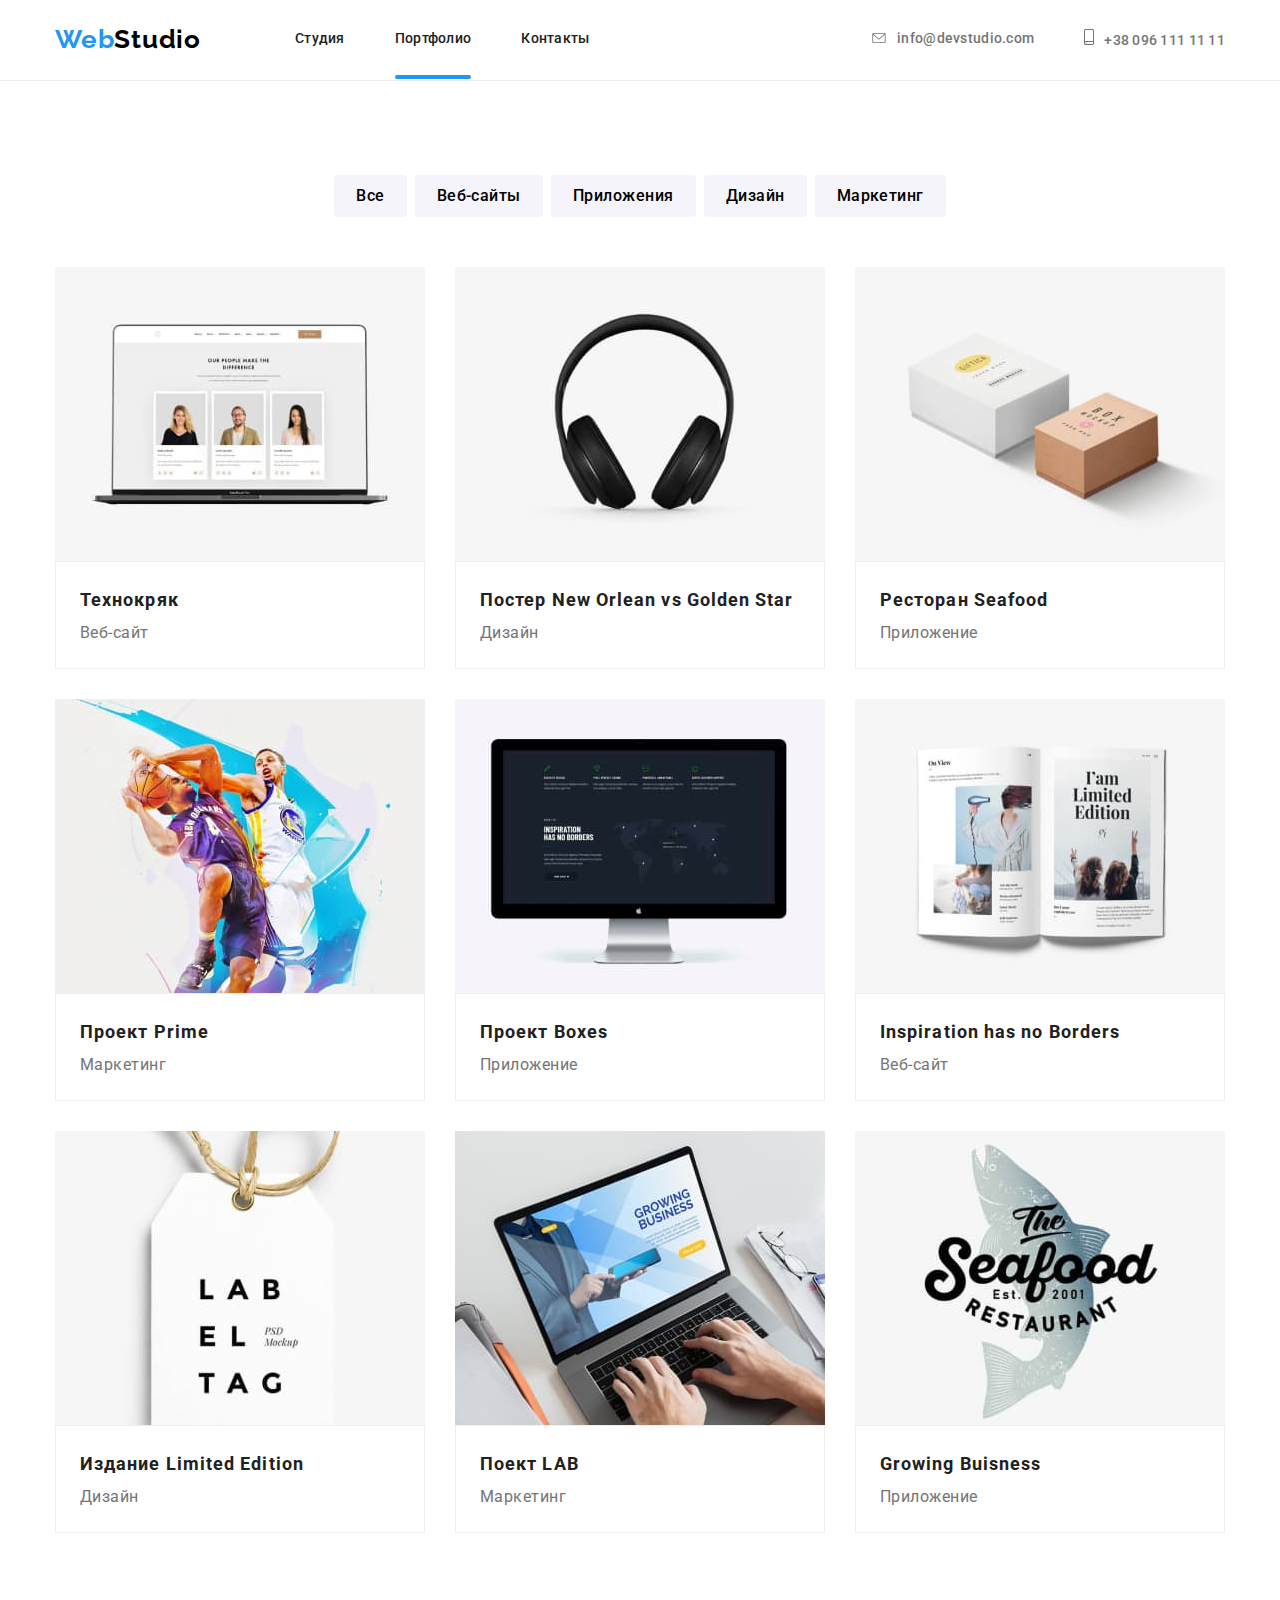
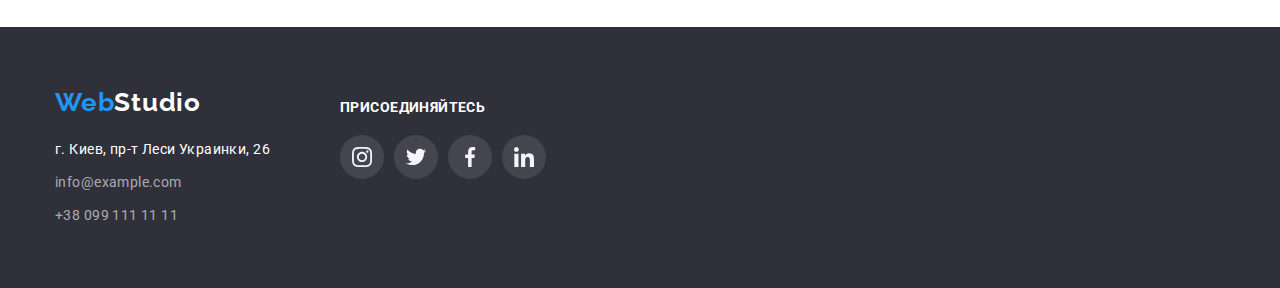
==== portfolio.html @ 4d93e909 "Вигружає контент, Добавляє ховер" ====
<!DOCTYPE html>
<html lang="ru">
  <head>
    <meta charset="UTF-8" />
    <meta http-equiv="X-UA-Compatible" content="IE=edge" />
    <meta name="viewport" content="width=device-width, initial-scale=1.0" />
    <title>Портфолио</title>
    <link
      href="https://fonts.googleapis.com/css2?family=Raleway:wght@700&family=Roboto:wght@400;500;700;900&display=swap"
      rel="stylesheet"
    />
    <link
      rel="stylesheet"
      href="https://cdnjs.cloudflare.com/ajax/libs/modern-normalize/1.1.0/modern-normalize.min.css"
    />
    <link rel="stylesheet" href="./css/styles.css" />
  </head>
  <body>
    <!--Шапка -->
    <header>
      <div class="container main-nav">
        <nav class="nav-title">
          <a href="./index.html" class="logo"
            ><span class="logo-alt-color">Web</span>Studio</a
          >
          <ul class="site-nav">
            <li class="list"><a href="./index.html" class="link">Студия</a></li>
            <li class="list">
              <a href="./portfolio.html" class="link current">Портфолио</a>
            </li>
            <li class="list"><a href="" class="link">Контакты</a></li>
          </ul>
        </nav>
        
        <div class="nav-contacts">
          <ul class="contacts-list">
            <li class="list">              
              <a href="info@devstudio.com" class="link contact-hover">
              
              <svg class="contact-icon" width="16" height="10">
                <use href="./images/icons.svg#icon-envelope"></use>
              </svg>info@devstudio.com</a>
              
            </li>
            <li class="list  ">
              <a href="tell:+380961111111" class="link">

                <svg class="contact-icon" width="10" height="16">
                <use href="./images/icons.svg#icon-smartphone"></use>
              </svg>+38 096 111 11 11</a>

            </li>
          </ul>
        </div>
      </div>
    </header>
    <!-- Основной контент -->
    <main>
      <!-- Навигация -->
      <section class="portfolio">
        <div class="container portfolio-buttons">
          <h1 class="visually-hidden">Примеры работ</h1>
          <ul class="portfolio-nav">
            <li class="list">
              <button type="button" class="button-secondary">Все</button>
            </li>
            <li class="list">
              <button type="button" class="button-secondary">Веб-сайты</button>
            </li>
            <li class="list">
              <button type="button" class="button-secondary">Приложения</button>
            </li>
            <li class="list">
              <button type="button" class="button-secondary">Дизайн</button>
            </li>
            <li class="list">
              <button type="button" class="button-secondary">Маркетинг</button>
            </li>
          </ul>
        </div>
        <!-- Портфолио -->
        <div class="container">
          <ul class="portfolio-items">

            <li class="list portfolio-item">
              <div class="portfolio-item-wrap">
                <a href="" class="link">
                <img
                 src="./images/img1p.jpg"
                  alt="Технокряк"
                   width="370"
                />
                  <p class="portfolio-text">Технокряк это современная площадка распространения коронавируса. 
                    Компании используют эту платформу для цифрового шпионажа и атак на 
                    защищённые сервера конкурентов.</p>                
                <div class="border">
                  <h2 class="description">Технокряк</h2>
                  <p class="title">Веб-сайт</p>
                </div>                            
                </a>
              </div>
            </li>

            <li class="list portfolio-item">
              <div class="portfolio-item-wrap">
                <a href="" class="link">
                  <img
                    src="./images/img4p.jpg"
                    alt="Постер New Orlean vs Golden Star"
                    width="370"
                  />
                  <p class="portfolio-text">Технокряк это современная площадка распространения коронавируса. 
                    Компании используют эту платформу для цифрового шпионажа и атак на 
                    защищённые сервера конкурентов.</p>
                  <div class="border">
                    <h2 class="description">Постер New Orlean vs Golden Star</h2>
                    <p class="title">Дизайн</p>
                  </div>
                </a>
              </div>
            </li>

            <li class="list portfolio-item">
              <div class="portfolio-item-wrap">
                <a href="" class="link">
                  <img
                    src="./images/img5p.jpg"
                    alt="Ресторан Seafood"
                    width="370"
                  />
                  <p class="portfolio-text">Технокряк это современная площадка распространения коронавируса. 
                    Компании используют эту платформу для цифрового шпионажа и атак на 
                    защищённые сервера конкурентов.</p>
                  <div class="border">
                    <h2 class="description">Ресторан Seafood</h2>
                    <p class="title">Приложение</p>
                  </div>
                </a>
              </div>
            </li>

            <li class="list portfolio-item">
              <div class="portfolio-item-wrap">
                <a href="" class="link">
                  <img
                  src="./images/img2p.jpg"
                    alt="Проект Prime"
                    width="370"
                  />
                  <p class="portfolio-text">Технокряк это современная площадка распространения коронавируса. 
                    Компании используют эту платформу для цифрового шпионажа и атак на 
                    защищённые сервера конкурентов.</p>
                  <div class="border">
                    <h2 class="description">Проект Prime</h2>
                    <p class="title">Маркетинг</p>
                  </div>
                </a>
              </div>  
            </li>

            <li class="list portfolio-item">
              <div class="portfolio-item-wrap">
                <a href="" class="link">
                  <img
                  src="./images/img6p.jpg"
                    alt="Проект Boxes"
                    width="370"
                  />
                  <p class="portfolio-text">Технокряк это современная площадка распространения коронавируса. 
                    Компании используют эту платформу для цифрового шпионажа и атак на 
                    защищённые сервера конкурентов.</p>
                  
                  <div class="border">
                    <h2 class="description">Проект Boxes</h2>
                    <p class="title">Приложение</p>
                  </div>
                </a>
              </div>
            </li>

            <li class="list portfolio-item">
              <div class="portfolio-item-wrap">
                <a href="" class="link">
                  <img
                    src="./images/img7p.jpg"
                    alt="Inspiration has no Borders"
                    width="370"
                  />
                  <p class="portfolio-text">Технокряк это современная площадка распространения коронавируса. 
                    Компании используют эту платформу для цифрового шпионажа и атак на 
                    защищённые сервера конкурентов.</p>
                  <div class="border">
                    <h2 class="description">Inspiration has no Borders</h2>
                    <p class="title">Веб-сайт</p>
                  </div>
                </a>
              </div>
            </li>
            <li class="list portfolio-item">
              <div class="portfolio-item-wrap">
                <a href="" class="link">
                  <img
                    src="./images/img8p.jpg"
                    alt="Издание Limited Edition"
                    width="370"
                  />
                  <p class="portfolio-text">Технокряк это современная площадка распространения коронавируса. 
                    Компании используют эту платформу для цифрового шпионажа и атак на 
                    защищённые сервера конкурентов.</p>
                  <div class="border">
                    <h2 class="description">Издание Limited Edition</h2>
                    <p class="title">Дизайн</p>
                  </div>
                </a>
              </div>
            </li>
            <li class="list portfolio-item">
              <div class="portfolio-item-wrap">
                <a href="" class="link">
                  <img
                    src="./images/img9p.jpg"
                    alt="Поект LAB"
                    width="370"
                  />
                  <p class="portfolio-text">Технокряк это современная площадка распространения коронавируса. 
                    Компании используют эту платформу для цифрового шпионажа и атак на 
                    защищённые сервера конкурентов.</p>
                  <div class="border">
                    <h2 class="description">Поект LAB</h2>
                    <p class="title">Маркетинг</p>
                  </div>
                </a>
              </div>
            </li>
            <li class="list portfolio-item">
              <div class="portfolio-item-wrap">
                <a href="" class="link">
                  <img
                    src="./images/img3p.jpg"
                    alt="Growing Buisness"
                    width="370"
                  />
                  <p class="portfolio-text">Технокряк это современная площадка распространения коронавируса. 
                    Компании используют эту платформу для цифрового шпионажа и атак на 
                    защищённые сервера конкурентов.</p>
                  <div class="border">
                    <h2 class="description">Growing Buisness</h2>
                    <p class="title">Приложение</p>
                  </div>
                </a>
              </div>
            </li>
          </ul>
        </div>
      </section>
    </main>
    <footer>
      <!--Футер-->
      <div class="container footer-connect">        
        <div class="footer-address">
          <a href="./index.html" class="logo"
          ><span class="logo-alt-color">Web</span>Studio</a>
        <address class="address">
          <ul class="address-list">
            <li class="list">
              <a href="" class="link"> г. Киев, пр-т Леси Украинки, 26</a>
            </li>
            <li class="list">
              <a href="mailto:info@example.com" class="link link-alt-color"
                >info@example.com</a
              >
            </li>
            <li class="list">
              <a href="tell:+380991111111" class="link link-alt-color"
                >+38 099 111 11 11
              </a>
            </li>
          </ul>
        </address>
        </div>
        <div class="footer-connect-section">
          <h2 class="footer-connect-title">присоединяйтесь</h2>
            <ul class=" social-list">
              <li class="social-list-link">
                <a href="instagram" class="social-link">
                  <svg class="connect-icon " width="20" height="20">
                    <use href="./images/icons.svg#icon-instagram"></use>
                  </svg>
                </a>
              </li>
              <li class="social-list-link">
                <a href="twitter" class="social-link">
                  <svg class="connect-icon " width="20" height="20">
                    <use href="./images/icons.svg#icon-twitter"></use>
                  </svg>
                </a>
              </li>
              <li class="social-list-link">
                <a href="facebook" class="social-link">
                  <svg class="connect-icon " width="20" height="20" >
                    <use href="./images/icons.svg#icon-facebook"></use>
                  </svg>
                </a>
              </li >
              <li class="social-list-link">
                <a href="linkedin" class="social-link">
                  <svg class="connect-icon "width="20" height="20">
                    <use href="./images/icons.svg#icon-linkedin"></use>
                  </svg>
                </a>
              </li>
          </ul>
          </div>     
        </div>
      </div>
    </footer>
  </body>
</html>
---- css/styles.css ----
:root {
  --primary-text-color: #000000;
  --main-text-color: #212121;
  --title-text-color: #757575;
  --accent-color: #2196f3;
  --primary-wite-color: #ffffff;
  --primary-button-color: #f5f4fa;
  --footer-color: #2f303a;
  --icon-primary-color: #afb1b8;
}
body {
  background-color: var(--primary-white-color);
  color: var(--primary-text-color);

  font-family: "Roboto", sans-serif;
  letter-spacing: 0.02em;
  font-size: 14px;
  line-height: 1.17;
}

h1,
h2,
h3,
h4,
h5,
h6,
p,
ul {
  margin: 0;
  padding: 0;
}
.container {
  margin-left: auto;
  margin-right: auto;
  width: 1200px;
  padding-left: 15px;
  padding-right: 15px;
}

/* Logo */
.logo {
  color: var(--primary-text-color);
  font-family: "Raleway", sans-serif;
  font-weight: 700;
  font-size: 26px;
  line-height: 1.19;
  letter-spacing: 0.03em;
  text-decoration: none;
}
.logo-alt-color {
  color: var(--accent-color);
}
img {
  display: block;
  /* ------------------------- */
}

/* ----------------------------- */
/* Хедер */
header {
  padding-top: 24px;
  padding-bottom: 25px;
  border-bottom: 1px solid #ececec;
  display: block;
}

/* Навигация */

.container .main-nav {
  display: flex;
  align-items: center;
}
.main-nav {
  display: flex;
  align-items: center;
}
.nav-title {
  display: flex;
  align-items: center;
}
.site-nav {
  display: flex;
}

.site-nav .link {
  position: relative;
}
.link.current::after {
  content: "";
  position: absolute;

  left: 0;
  bottom: -33px;

  width: 100%;
  height: 4px;
  border-radius: 2px;

  background-color: var(--accent-color);
}

.contacts-list {
  display: flex;
  align-items: center;
}
.nav-contacts {
  margin-left: auto;
}
.main-nav .logo {
  margin-right: 94px;
}
.site-nav .list + .list,
.contacts-list .list + .list {
  margin-left: 50px;
}
.site-nav .link {
  color: var(--main-text-color);
  text-decoration: none;
}

.link {
  color: var(--title-text-color);
  text-decoration: none;
}
.link:hover,
.link:focus {
  color: var(--accent-color);
  transition-duration: 250ms;
}
.list {
  color: var(--main-text-color);
  font-size: 14px;
  font-weight: 500;
  line-height: 1.14;
  letter-spacing: 0.02em;
  list-style: none;
  font-style: normal;
}
.contact-icon {
  margin-right: 10px;
  fill: currentColor;
}
.contact-icon:hover,
.contact-icon:focus {
  fill: var(--accent-color);
  transition-duration: 250ms;
  transition-timing-function: cubic-bezier(0.4, 0, 0.2, 1);
}

/* Герой */
.hero .container {
  padding-top: 200px;
  padding-bottom: 200px;
}
.hero {
  text-align: center;
}
.hero {
  max-width: 1600px;
  height: 600px;
  background: #c4c4c4;
  background-image: linear-gradient(
      rgba(47, 48, 58, 0.4),
      rgba(47, 48, 58, 0.4)
    ),
    url(../images/hero-bg-img.jpg);
  background-size: cover;
  margin-left: auto;
  margin-right: auto;
  padding-left: 15px;
  padding-right: 15px;
}
.hero-title {
  color: var(--primary-wite-color);
  text-transform: uppercase;
  font-size: 44px;
  font-weight: 900;
  line-height: 1.36;
  letter-spacing: 0.06em;
  max-width: 55%;
  margin: 0px auto 30px;
}
/* Кнопка */
.button {
  color: var(--primary-wite-color);
  background-color: var(--accent-color);
  font-size: 16px;
  font-weight: 500;
  line-height: 1.62;
  letter-spacing: 0.03em;

  cursor: pointer;
  font-family: inherit;
  border: none;

  padding: 10px 32px;
  border-radius: 4px;
}

.button-secondary {
  color: var(--primary-text-color);
  background-color: var(--primary-button-color);
  font-size: 16px;
  font-weight: 500;
  line-height: 1.88;
  letter-spacing: 0.03em;
  text-align: center;

  border: none;
  cursor: pointer;
  font-family: inherit;
  text-decoration: none;
  border-radius: 4px;
  padding: 6px 22px;
}
.button-secondary:hover,
.button-secondary:focus {
  background-color: var(--accent-color);
  color: var(--primary-wite-color);
  box-shadow: 0px 3px 1px rgba(0, 0, 0, 0.1), 0px 1px 2px rgba(0, 0, 0, 0.08),
    0px 2px 2px rgba(0, 0, 0, 0.12);
  transition-duration: 250ms;
  transition-timing-function: cubic-bezier(0.4, 0, 0.2, 1);
}
/* Особенности */

.visually-hidden {
  position: absolute;
  white-space: nowrap;
  width: 1px;
  height: 1px;
  overflow: hidden;
  border: 0;
  padding: 0;
  clip: rect(0 0 0 0);
  clip-path: inset(50%);
  margin: -1px;
}
.feature-box {
  display: flex;
  justify-content: center;
  align-items: center;
  width: 270px;
  height: 120px;
  border-radius: 4px;
  background-color: var(--primary-button-color);
}

.features {
  padding-top: 94px;
  padding-bottom: 94px;
}
.features .container p {
  margin-top: 10px;
}
.feature-list {
  display: flex;
}
.feature-list .list {
  max-width: 270px;
}
.feature-list .list + .list {
  margin-left: 30px;
}

.feature-title {
  color: var(--main-text-color);
  text-transform: uppercase;
  font-size: 14px;
  font-weight: 700;
  line-height: 1.14;
  letter-spacing: 0.03em;
  margin-top: 30px;
}
.feature-description {
  color: var(--title-text-color);
  font-size: 14px;
  font-weight: 400;
  line-height: 1.71;
  letter-spacing: 0.03em;
  font-family: Roboto;
}
/* Чем мы занимаемся  */
.employment-title {
  color: var(--main-text-color);
  font-weight: 700;
  font-size: 36px;
  line-height: 1.17;
  text-align: center;
  letter-spacing: 0.03em;
}
.employment-list {
  display: flex;
}
.employment-list .list + .list {
  margin-left: 30px;
}
.employment {
  padding-bottom: 94px;
}
.container .employment-title {
  margin-bottom: 50px;
}
.employment-label{
  position: relative;
}

.label {
  display: flex;
  justify-content: center;
  align-items: center;
  position: absolute;
  bottom: 0;
  left: 0;

  width: 100%;
  height: 70px;
  font-weight: 700;
  font-size: 14px;
  line-height: 16px;
  text-align: center;
  letter-spacing: 0.03em;
  text-transform: uppercase;
  color: var(--primary-wite-color);
  background-color:   rgba(47, 48, 58, 0.8);
}

/* Команда */
.our-team {
  background-color: var(--primary-button-color);

  padding-top: 94px;
  padding-bottom: 94px;
}
.our-team-title {
  font-weight: 700;
  font-size: 36px;
  line-height: 1.17;
  text-align: center;
  letter-spacing: 0.03em;

  margin-bottom: 50px;
}
.our-team-list {
  display: flex;
}
.our-team-list .list + .list {
  margin-left: 30px;
}

.our-team-list .list {
  background: #ffffff;

  box-shadow: 0px 1px 3px rgba(0, 0, 0, 0.12), 0px 1px 1px rgba(0, 0, 0, 0.14),
    0px 2px 1px rgba(0, 0, 0, 0.2);
  border-radius: 0px 0px 4px 4px;
  text-align: center;
}

.team-member {
  color: var(--main-text-color);
  font-size: 16px;
  font-weight: 500;
  line-height: 1.19;
  letter-spacing: 0.03em;

  margin-bottom: 10px;
}
.duties {
  color: var(--title-text-color);
  font-size: 16px;
  font-weight: 400;
  line-height: 1.19;
  letter-spacing: 0.03em;
  margin-bottom: 16px;
}
.our-team-block {
  padding: 30px;
}

/* social */
.social-list {
  display: flex;
  justify-content: center;
  align-items: center;
  padding: 0;
  margin: 0;
  list-style: none;
}

.social-list-link + .social-list-link {
  margin-left: 10px;
}

.social-link {
  display: flex;
  justify-content: center;
  align-items: center;
  padding: 0px;
  width: 44px;
  height: 44px;
  border: none;
  border-radius: 50%;
  cursor: pointer;
  color: var(--primary-wite-color);
  fill: var(--primary-wite-color);
}
.social-link .our-team-icon {
  fill: var(--icon-primary-color);
}

.social-link:hover,
.social-link:focus {
  background-color: var(--accent-color);
  transition-duration: 250ms;
}
.social-link:hover .our-team-icon,
.social-link:focus .our-team-icon {
  fill: currentColor;
  transition-duration: 250ms;
  transition-timing-function: cubic-bezier(0.4, 0, 0.2, 1);
}

/* Постоянные клиенты  */
.clients {
  padding-top: 94px;
  padding-bottom: 94px;
}
.clients-title {
  font-weight: 700;
  font-size: 36px;
  line-height: 1.17;
  text-align: center;
  letter-spacing: 0.03em;

  margin-bottom: 50px;
}
.clients-list {
  display: flex;
  justify-content: center;
  align-items: center;
  padding: 0;
  margin: 0;
  list-style: none;
}
.clients-list .list + .list {
  margin-left: 30px;
}

.clients-box {
  display: flex;
  width: 170px;
  height: 92px;
  border: 1px solid var(--icon-primary-color);
  border-radius: 4px;
  padding: 16px 32px;
}
.clients-box:hover .icon,
.clients-box:focus .icon {
  fill: var(--accent-color);
  transition-duration: 250ms;
  transition-timing-function: cubic-bezier(0.4, 0, 0.2, 1);
}

.clients-box:hover,
.clients-box:focus {
  fill: var(--accent-color);
  border: 1px solid var(--accent-color);
  transition-duration: 250ms;
  transition-timing-function: cubic-bezier(0.4, 0, 0.2, 1);
}
.icon {
  fill: var(--icon-primary-color);
}
/* Портфолио */
.portfolio {
  padding-top: 94px;
  padding-bottom: 94px;
}
.portfolio-title {
  text-align: center;
}
.portfolio-nav {
  display: flex;
  margin-bottom: 50px;
}
.portfolio-nav {
  justify-content: center;
  align-items: center;
}
.portfolio-nav .list + .list {
  margin-left: 8px;
}

/* ---------------------- */
.border {
  position: relative;
  background: #ffffff;
  border: 1px solid #eeeeee;
  box-sizing: border-box;
  padding: 20px 24px;
}
 .portfolio-item:hover,
 .portfolio-item:focus  {
  box-shadow: 0px 1px 1px rgba(0, 0, 0, 0.12), 0px 4px 4px rgba(0, 0, 0, 0.06),
    1px 4px 6px rgba(0, 0, 0, 0.16);
    transition-duration: 250ms;
    transition-timing-function: cubic-bezier(0.4, 0, 0.2, 1);
}

.portfolio-items {
  display: flex;
  flex-wrap: wrap;
  margin-left: -30px;
  margin-top: -30px;
}
.portfolio-items .list {
  margin-left: 30px;
  margin-top: 30px;
  flex-basis: calc((100% - 90px) / 3);
}

.description {
  color: var(--main-text-color);
  font-size: 18px;
  font-weight: 700;
  line-height: 2;
  letter-spacing: 0.06em;
}
.portfolio-items .title {
  color: var(--title-text-color);
  font-size: 16px;
  font-weight: 400;
  line-height: 1.88;
  letter-spacing: 0.03em;
}
.portfolio-item{
  display: flex;
  flex-wrap: wrap;
}

.portfolio-item-wrap{
  position: relative;
  overflow: hidden;
}

.portfolio-text {
  position: absolute;
  top: 0;
  left: 0;
  padding: 63px 24px;
 
  font-weight: 400;
  font-size: 18px;
  line-height: 1.56;   
  letter-spacing: 0.03em;

  color: var(--primary-wite-color);
  background: rgba(33, 150, 243, 0.9);

  height: 100%;
  transform: translateY(100%);
  transition: transform 250ms;
  overflow: auto;
}
.portfolio-item:hover .portfolio-text,
.portfolio-item:focus .portfolio-text {
  transform: translateY(0);
}

/* Футтер */
footer {
  background-color: var(--footer-color);
}
footer .logo {
  color: var(--primary-wite-color);
}
address .link {
  color: #ffffff;
  font-size: 14px;
  font-weight: 400;
  line-height: 1.71;
  letter-spacing: 0.03em;
}
address .link-alt-color {
  color: rgb(255, 255, 255, 0.6);
}
footer {
  padding-top: 60px;
  padding-bottom: 60px;
}

address {
  margin-top: 20px;
}
address .list + .list {
  margin-top: 9px;
}

/* присоединяйтесь */
.footer-address {
  margin-right: 70px;
}
.footer-connect {
  display: flex;
  align-items: flex-start;
}
.connect-icon {
  fill: var(--primary-button-color);
}
.footer-connect-title {
  margin-top: 12px;
  margin-bottom: 20px;
  font-weight: bold;
  font-size: 14px;
  line-height: calc(16 / 14);
  letter-spacing: 0.03em;
  text-transform: uppercase;

  color: var(--primary-wite-color);
}
.footer-connect-section .social-link {
  background-color: rgba(255, 255, 255, 0.1);
  cursor: pointer;
  color: var(--primary-wite-color);
  fill: var(--primary-wite-color);
}
.social-link:hover,
.social-link:focus {
  background-color: var(--accent-color);
  transition-duration: 250ms;
  transition-timing-function: cubic-bezier(0.4, 0, 0.2, 1);
}
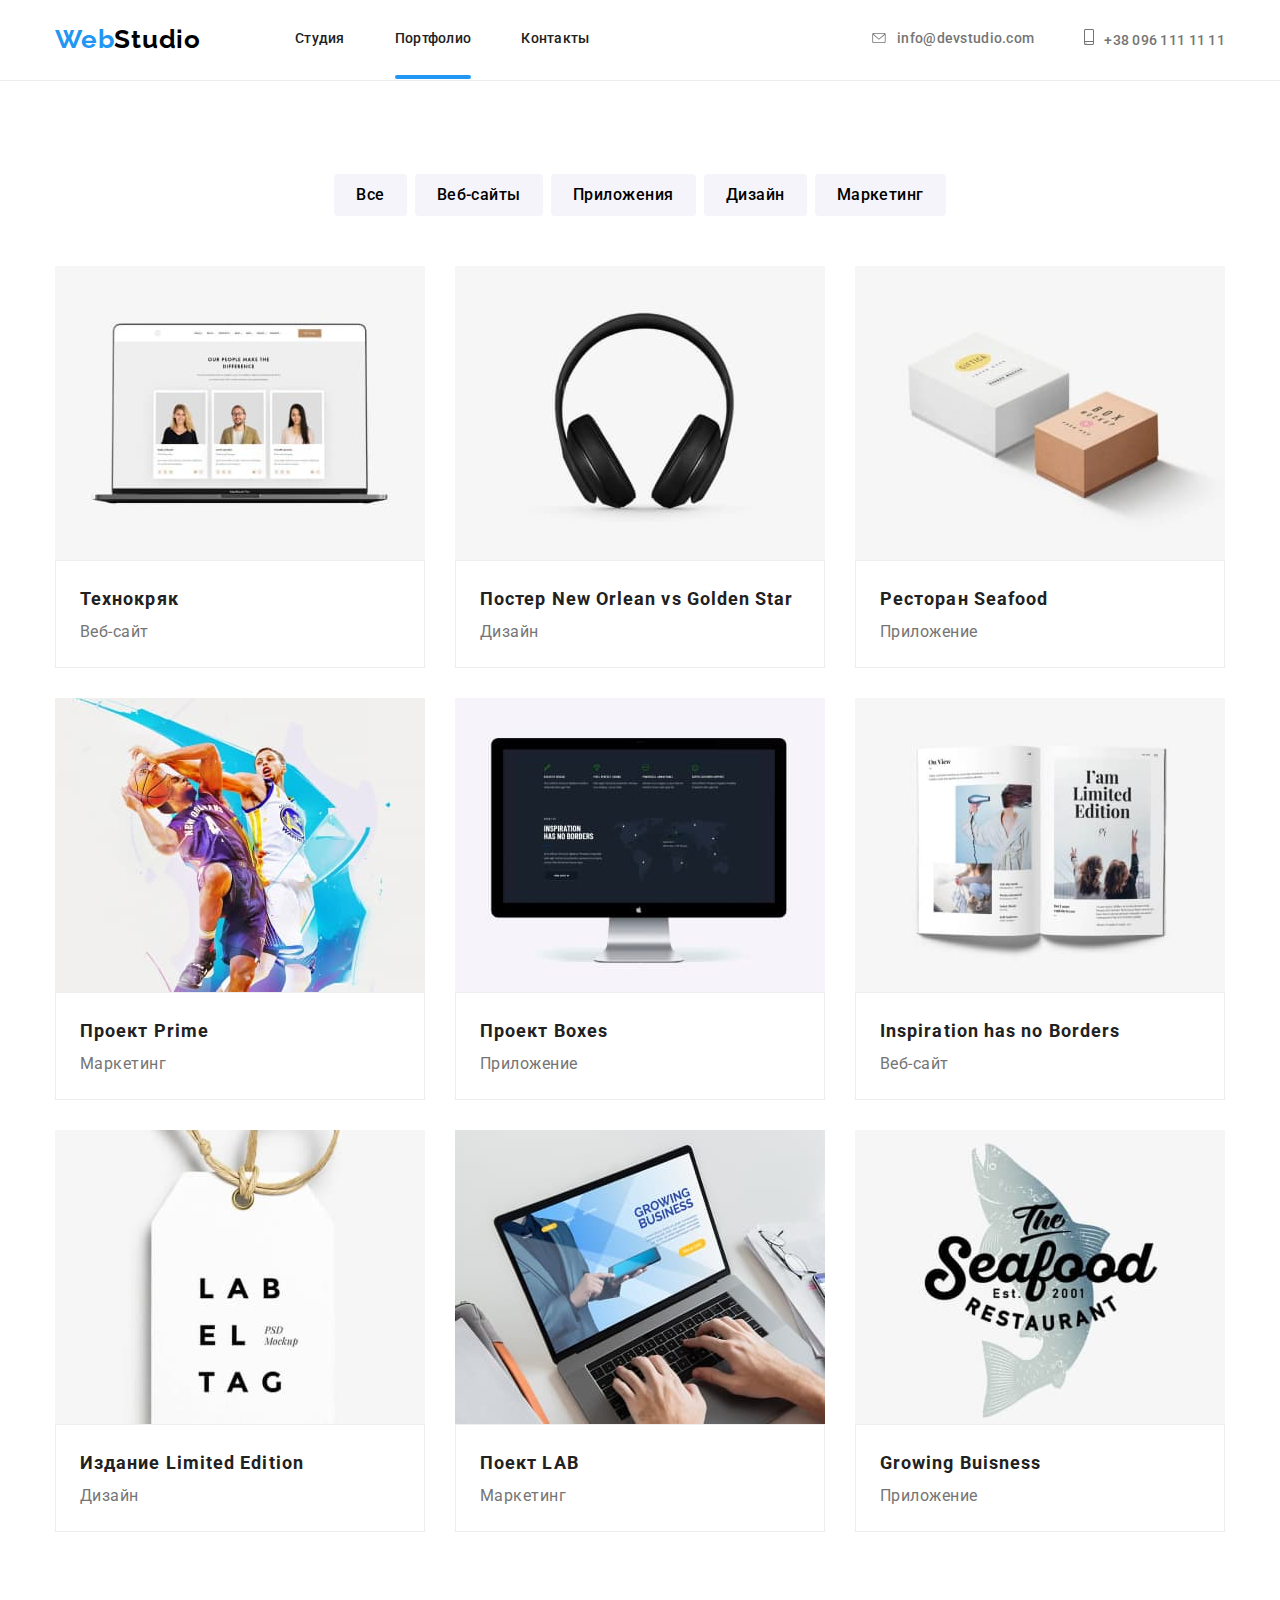
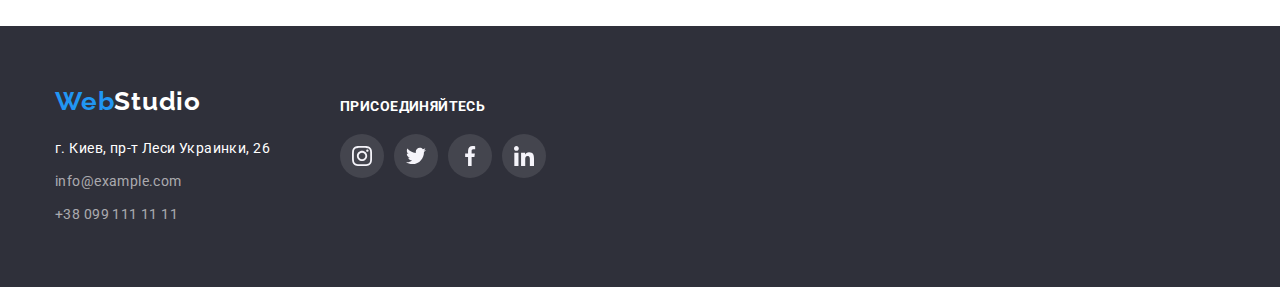
==== commit 8956542d: "Додає модальне вікно" ====
--- a/portfolio.html
+++ b/portfolio.html
@@ -16,15 +16,15 @@
     <link rel="stylesheet" href="./css/styles.css" />
   </head>
   <body>
-    <!--Шапка -->
-    <header>
+     <!--Шапка -->
+     <header>
       <div class="container main-nav">
         <nav class="nav-title">
           <a href="./index.html" class="logo"
             ><span class="logo-alt-color">Web</span>Studio</a
           >
           <ul class="site-nav">
-            <li class="list"><a href="./index.html" class="link">Студия</a></li>
+            <li class="list"><a href="./index.html" class="link ">Студия</a></li>
             <li class="list">
               <a href="./portfolio.html" class="link current">Портфолио</a>
             </li>
@@ -260,7 +260,7 @@
         <div class="footer-address">
           <a href="./index.html" class="logo"
           ><span class="logo-alt-color">Web</span>Studio</a>
-        <address class="address">
+         <address class="address">
           <ul class="address-list">
             <li class="list">
               <a href="" class="link"> г. Киев, пр-т Леси Украинки, 26</a>
@@ -276,43 +276,42 @@
               </a>
             </li>
           </ul>
-        </address>
+          </address>
         </div>
-        <div class="footer-connect-section">
-          <h2 class="footer-connect-title">присоединяйтесь</h2>
+          <div class="footer-connect-section">
+            <h2 class="footer-connect-title">присоединяйтесь</h2>
             <ul class=" social-list">
-              <li class="social-list-link">
-                <a href="instagram" class="social-link">
-                  <svg class="connect-icon " width="20" height="20">
-                    <use href="./images/icons.svg#icon-instagram"></use>
-                  </svg>
-                </a>
-              </li>
-              <li class="social-list-link">
-                <a href="twitter" class="social-link">
-                  <svg class="connect-icon " width="20" height="20">
-                    <use href="./images/icons.svg#icon-twitter"></use>
-                  </svg>
-                </a>
-              </li>
-              <li class="social-list-link">
-                <a href="facebook" class="social-link">
-                  <svg class="connect-icon " width="20" height="20" >
-                    <use href="./images/icons.svg#icon-facebook"></use>
-                  </svg>
-                </a>
-              </li >
-              <li class="social-list-link">
-                <a href="linkedin" class="social-link">
-                  <svg class="connect-icon "width="20" height="20">
-                    <use href="./images/icons.svg#icon-linkedin"></use>
-                  </svg>
-                </a>
-              </li>
-          </ul>
-          </div>     
-        </div>
-      </div>
+                <li class="social-list-link">
+                  <a href="instagram" class="social-link">
+                    <svg class="connect-icon " width="20" height="20">
+                      <use href="./images/icons.svg#icon-instagram"></use>
+                    </svg>
+                  </a>
+                </li>
+                <li class="social-list-link">
+                  <a href="twitter" class="social-link">
+                    <svg class="connect-icon " width="20" height="20">
+                      <use href="./images/icons.svg#icon-twitter"></use>
+                    </svg>
+                  </a>
+                </li>
+                <li class="social-list-link">
+                  <a href="facebook" class="social-link">
+                    <svg class="connect-icon " width="20" height="20" >
+                      <use href="./images/icons.svg#icon-facebook"></use>
+                    </svg>
+                  </a>
+                </li >
+                <li class="social-list-link">
+                  <a href="linkedin" class="social-link">
+                    <svg class="connect-icon" width="20" height="20">
+                      <use href="./images/icons.svg#icon-linkedin"></use>
+                    </svg>
+                  </a>
+                </li>
+            </ul>
+        </div>     
+      </div>    
     </footer>
   </body>
 </html>
--- a/css/styles.css
+++ b/css/styles.css
@@ -222,10 +222,81 @@
   transition-duration: 250ms;
   transition-timing-function: cubic-bezier(0.4, 0, 0.2, 1);
 }
+/* Модальное окно */
+
+.backdrop {
+  position: fixed;
+  top: 0;
+  left: 0;
+  width: 100%;
+  height: 100%;
+  background-color: rgba(0, 0, 0, 0.5); 
+
+  opacity: 1;
+
+  transition: opacity 250ms cubic-bezier(0.4, 0, 0.2, 1);
+}
+
+.backdrop.is-hidden {
+  opacity: 0;
+  pointer-events: none;
+}
+
+.backdrop.is-hidden .modal {
+  transform: translate(-50%, -50%) scale(1.1);
+}
+
+.modal {
+  position: absolute;
+  top: 50%;
+  left: 50%;
+
+  min-height: 300px;
+  min-width: 400px;
+  padding: 15px;
+  padding-right: 40px;
+
+  background-color: var(--primary-wite-color);
+
+  transform: translate(-50%, -50%) scale(1);
+
+  transition: transform 250ms cubic-bezier(0.4, 0, 0.2, 1);
+
+
+}
+.close-button{
+  position: absolute;
+  display: flex;
+  top: 0;
+  right: 0;
+  width: 30px;
+  height: 30px;
+  margin: 8px;
+  padding: 0;
+  justify-content: center;
+  align-items: center;
+  background: transparent;
+  border: 1px solid rgba(0, 0, 0, 0.1);
+
+  border-radius: 50%;
+  cursor: pointer;
+}
+.close-icon{
+  display: flex;
+
+  margin: 0;
+  padding: 0;
+}
+.close-button:hover{
+  background-color: red;
+  fill: var(--primary-wite-color);
+  }
+
+
 /* Особенности */
 
 .visually-hidden {
-  position: absolute;
+  position: relative;
   white-space: nowrap;
   width: 1px;
   height: 1px;
@@ -291,18 +362,22 @@
 }
 .employment-list {
   display: flex;
+
 }
 .employment-list .list + .list {
   margin-left: 30px;
 }
 .employment {
   padding-bottom: 94px;
+
 }
 .container .employment-title {
   margin-bottom: 50px;
 }
 .employment-label{
   position: relative;
+  z-index: -1;
+ 
 }
 
 .label {
@@ -323,6 +398,7 @@
   text-transform: uppercase;
   color: var(--primary-wite-color);
   background-color:   rgba(47, 48, 58, 0.8);
+  
 }
 
 /* Команда */
